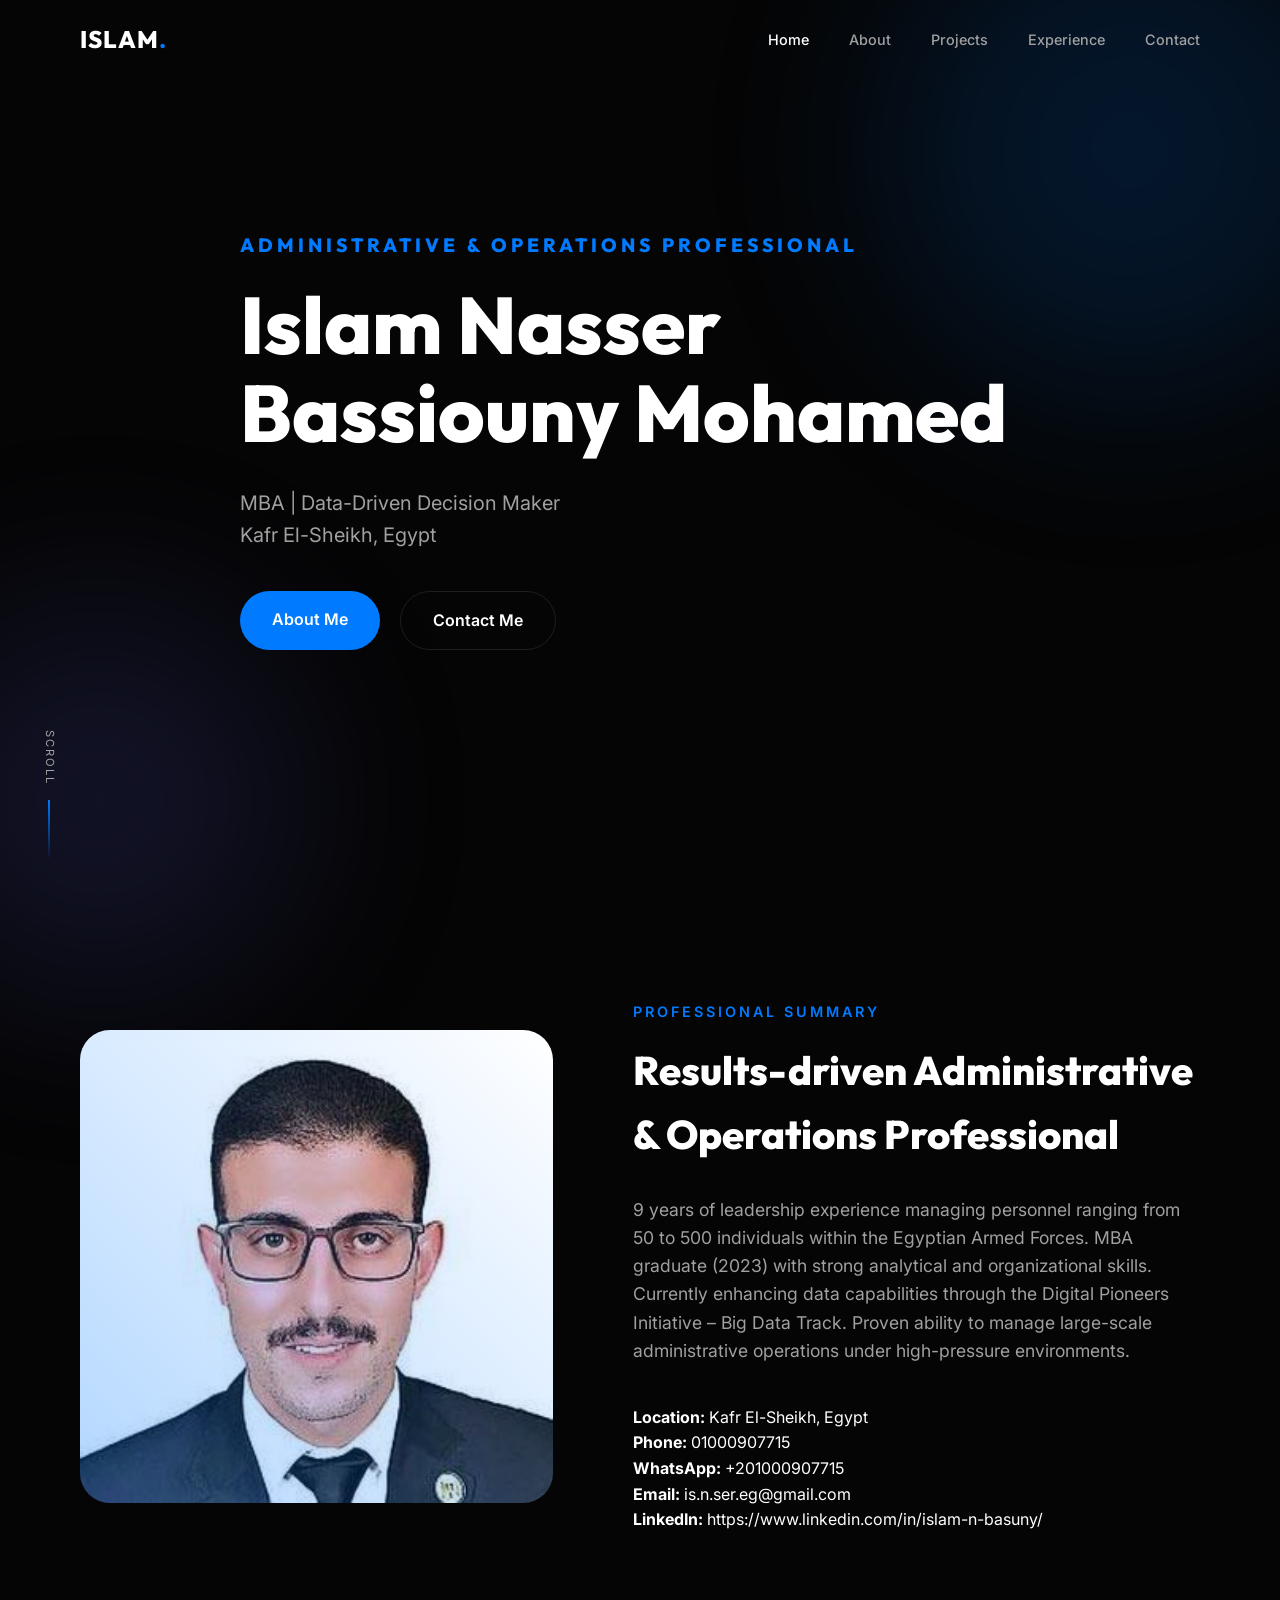
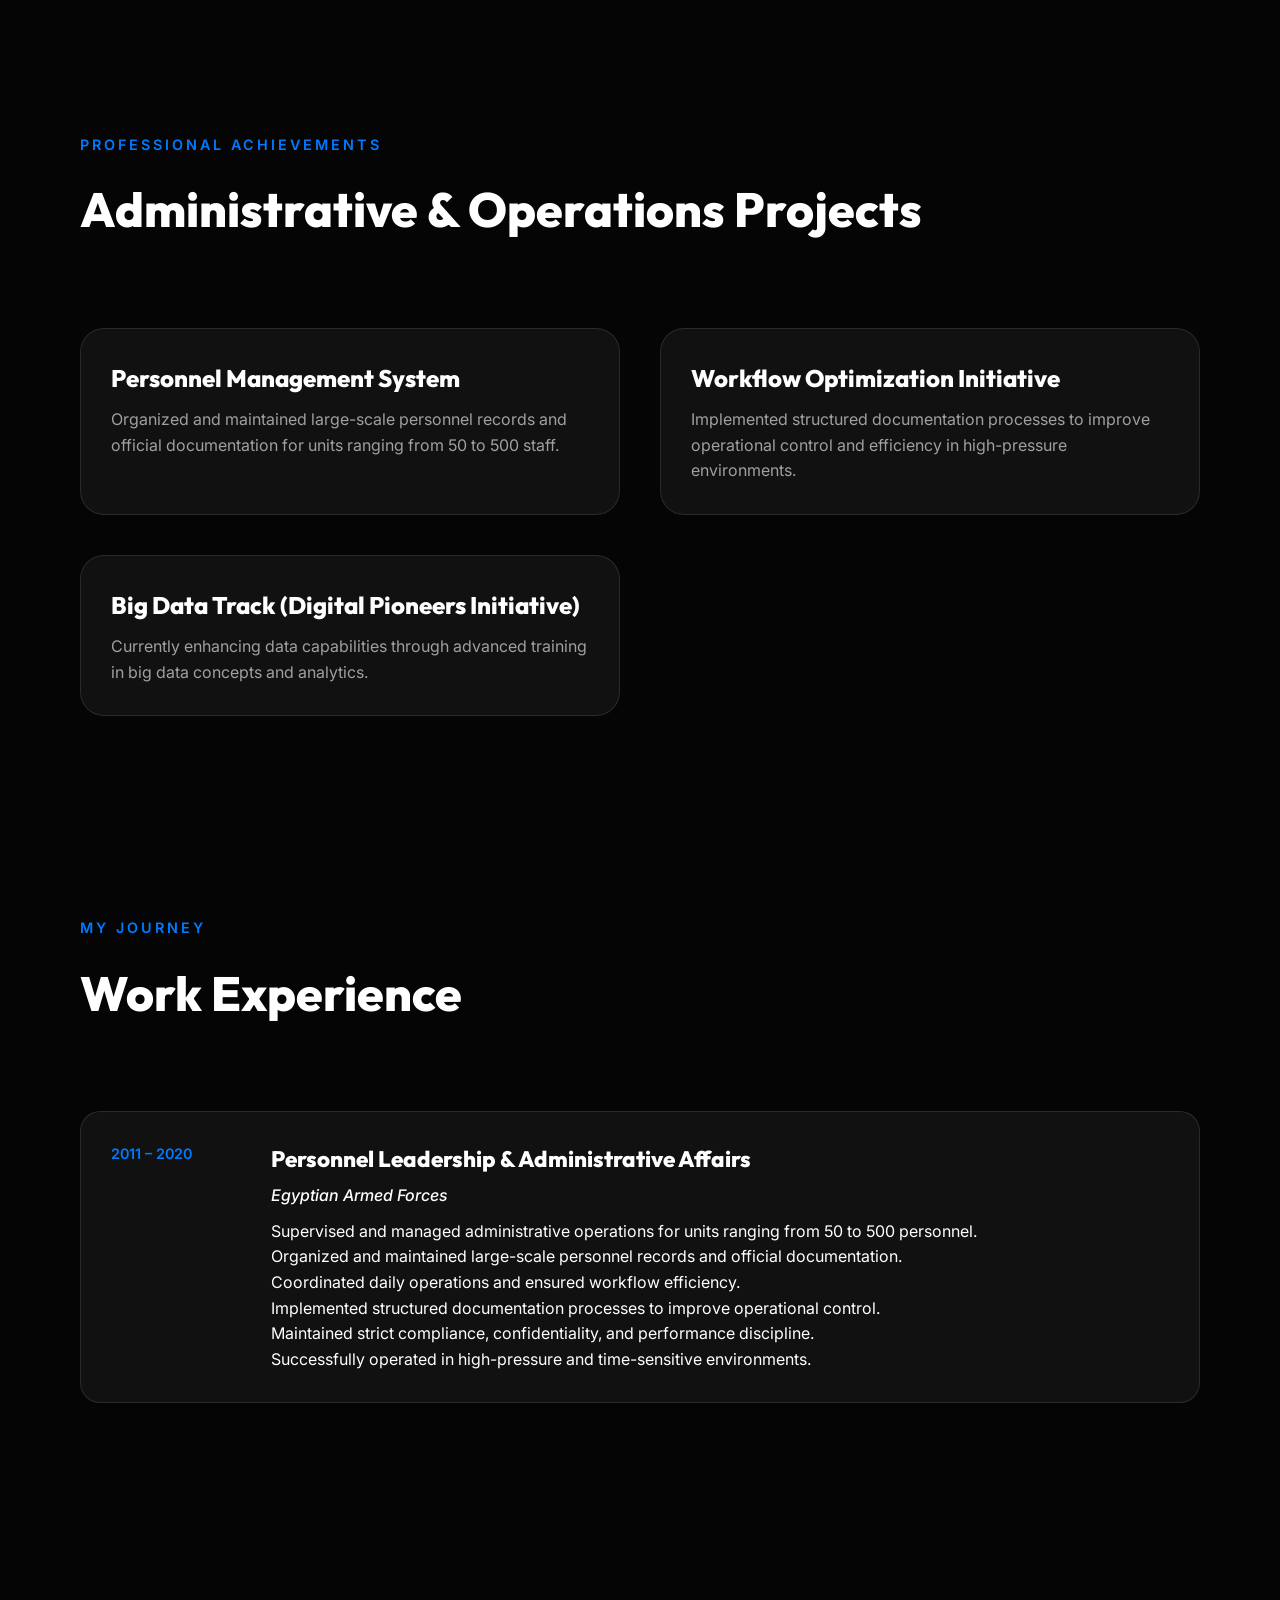
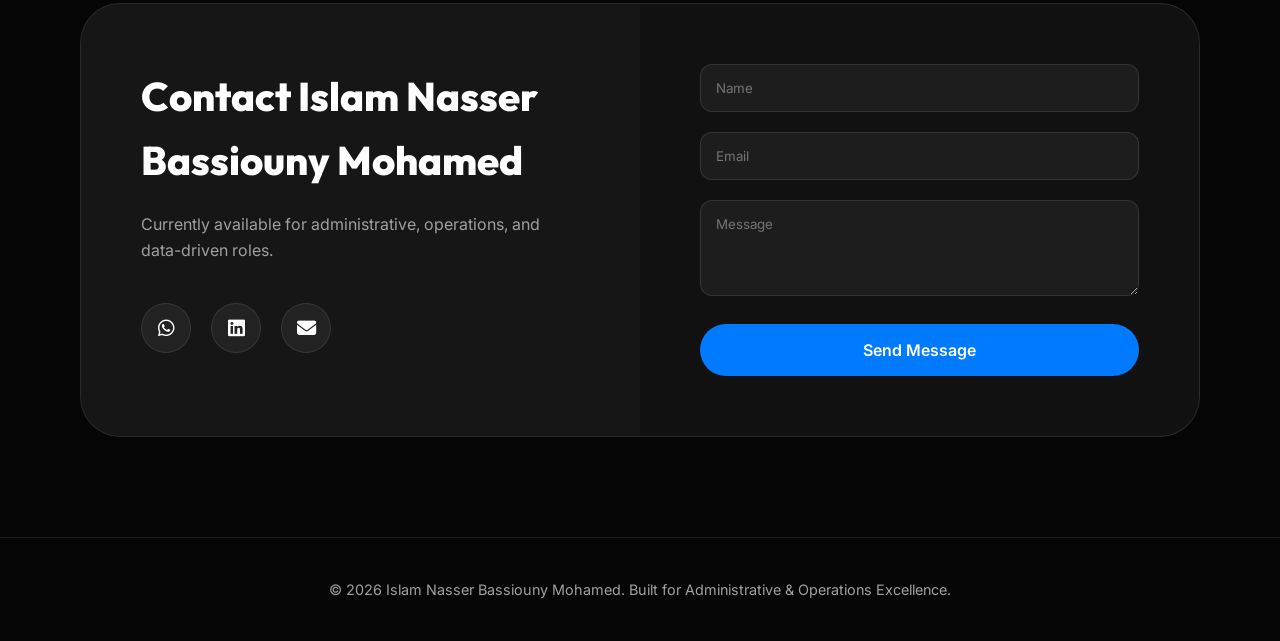
==== protfolio-master/index.html @ 3430f67e "first commit" ====
<!DOCTYPE html>
<html lang="en">

<head>
    <meta charset="UTF-8">
    <meta name="viewport" content="width=device-width, initial-scale=1.0">
    <meta name="description" content="Islam Nasser Bassiouny Mohamed | Administrative & Operations Professional Portfolio">
    <title>Islam Nasser Bassiouny Mohamed | Administrative & Operations Professional</title>

    <!-- Fonts -->
    <link rel="preconnect" href="https://fonts.googleapis.com">
    <link rel="preconnect" href="https://fonts.gstatic.com" crossorigin>
    <link
        href="https://fonts.googleapis.com/css2?family=Outfit:wght@300;400;600;800&family=Inter:wght@300;400;500;600&display=swap"
        rel="stylesheet">

    <!-- Icons -->
    <link rel="stylesheet" href="https://cdnjs.cloudflare.com/ajax/libs/font-awesome/6.4.0/css/all.min.css">

    <!-- Styles -->
    <link rel="stylesheet" href="style.css">
</head>

<body>
    <!-- Background Elements -->
    <div class="glow-sphere sphere-1"></div>
    <div class="glow-sphere sphere-2"></div>

    <!-- Navigation -->
    <nav id="navbar">
        <div class="nav-container">
            <a href="#" class="logo">ISLAM<span>.</span></a>
            <ul class="nav-links">
                <li><a href="#hero" class="active">Home</a></li>
                <li><a href="#about">About</a></li>
                <li><a href="#projects">Projects</a></li>
                <li><a href="#experience">Experience</a></li>
                <li><a href="#contact">Contact</a></li>
            </ul>
            <div class="menu-toggle">
                <i class="fas fa-bars"></i>
            </div>
        </div>
    </nav>

    <main>
        <!-- Hero Section -->
        <section id="hero" class="hero-section">
            <div class="container">
                <div class="hero-content">
                    <h2 class="reveal-text">Administrative & Operations Professional</h2>
                    <h1 class="reveal-text delay-1">Islam Nasser Bassiouny Mohamed</h1>
                    <p class="reveal-text delay-2">MBA | Data-Driven Decision Maker<br>Kafr El-Sheikh, Egypt</p>
                    <div class="hero-btns reveal-text delay-3">
                        <a href="#about" class="btn btn-primary">About Me</a>
                        <a href="mailto:is.n.ser.eg@gmail.com" class="btn btn-secondary">Contact Me</a>
                    </div>
                    <!-- Contact info removed as requested -->
                </div>
            </div>
            <div class="scroll-indicator">
                <span>SCROLL</span>
                <div class="line"></div>
            </div>
        </section>

        <!-- About Section -->
        <section id="about" class="section">
            <div class="container">
                <div class="about-flex">
                    <div class="about-image">
                        <div class="image-wrapper">
                            <img src="avatar.jpg" alt="Islam Nasser Bassiouny Mohamed">
                        </div>
                    </div>
                    <div class="about-content">
                        <span class="subtitle">Professional Summary</span>
                        <h2>Results-driven Administrative & Operations Professional</h2>
                        <p>9 years of leadership experience managing personnel ranging from 50 to 500 individuals within the Egyptian Armed Forces. MBA graduate (2023) with strong analytical and organizational skills. Currently enhancing data capabilities through the Digital Pioneers Initiative – Big Data Track. Proven ability to manage large-scale administrative operations under high-pressure environments.</p>
                        <ul class="contact-list">
                            <li><strong>Location:</strong> Kafr El-Sheikh, Egypt</li>
                            <li><strong>Phone:</strong> 01000907715</li>
                            <li><strong>WhatsApp:</strong> <a href="https://wa.me/201000907715" target="_blank">+201000907715</a></li>
                            <li><strong>Email:</strong> <a href="mailto:is.n.ser.eg@gmail.com">is.n.ser.eg@gmail.com</a></li>
                            <li><strong>LinkedIn:</strong> <a href="https://www.linkedin.com/in/islam-n-basuny/" target="_blank">https://www.linkedin.com/in/islam-n-basuny/</a></li>
                        </ul>
                    </div>
                </div>
            </div>
        </section>

        <!-- Projects Section -->
        <section id="projects" class="section">
            <div class="container">
                <div class="section-header">
                    <span class="subtitle">Professional Achievements</span>
                    <h2>Administrative & Operations Projects</h2>
                </div>
                <div class="projects-grid">
                    <div class="project-card">
                        <div class="project-info">
                            <h3>Personnel Management System</h3>
                            <p>Organized and maintained large-scale personnel records and official documentation for units ranging from 50 to 500 staff.</p>
                        </div>
                    </div>
                    <div class="project-card">
                        <div class="project-info">
                            <h3>Workflow Optimization Initiative</h3>
                            <p>Implemented structured documentation processes to improve operational control and efficiency in high-pressure environments.</p>
                        </div>
                    </div>
                    <div class="project-card">
                        <div class="project-info">
                            <h3>Big Data Track (Digital Pioneers Initiative)</h3>
                            <p>Currently enhancing data capabilities through advanced training in big data concepts and analytics.</p>
                        </div>
                    </div>
                </div>
            </div>
        </section>

        <!-- Experience Section -->
        <section id="experience" class="section">
            <div class="container">
                <div class="section-header">
                    <span class="subtitle">My Journey</span>
                    <h2>Work Experience</h2>
                </div>
                <div class="experience-list">
                    <div class="experience-item">
                        <div class="exp-date">2011 – 2020</div>
                        <div class="exp-content">
                            <h3>Personnel Leadership & Administrative Affairs</h3>
                            <p class="company">Egyptian Armed Forces</p>
                            <ul>
                                <li>Supervised and managed administrative operations for units ranging from 50 to 500 personnel.</li>
                                <li>Organized and maintained large-scale personnel records and official documentation.</li>
                                <li>Coordinated daily operations and ensured workflow efficiency.</li>
                                <li>Implemented structured documentation processes to improve operational control.</li>
                                <li>Maintained strict compliance, confidentiality, and performance discipline.</li>
                                <li>Successfully operated in high-pressure and time-sensitive environments.</li>
                            </ul>
                        </div>
                    </div>
                </div>
            </div>
        </section>

        <!-- Contact Section -->
        <section id="contact" class="section">
            <div class="container">
                <div class="contact-card">
                    <div class="contact-info">
                        <h2>Contact Islam Nasser Bassiouny Mohamed</h2>
                        <p>Currently available for administrative, operations, and data-driven roles.</p>
                        <div class="social-links">
                                                        <a href="https://wa.me/201000907715" target="_blank"><i class="fab fa-whatsapp"></i></a>
                            <a href="https://www.linkedin.com/in/islam-n-basuny/" target="_blank"><i class="fab fa-linkedin"></i></a>
                            <a href="mailto:is.n.ser.eg@gmail.com"><i class="fas fa-envelope"></i></a>
                        </div>
                    </div>
                    <form class="contact-form">
                        <div class="form-group">
                            <input type="text" placeholder="Name" required>
                        </div>
                        <div class="form-group">
                            <input type="email" placeholder="Email" required>
                        </div>
                        <div class="form-group">
                            <textarea placeholder="Message" rows="4" required></textarea>
                        </div>
                        <button type="submit" class="btn btn-primary">Send Message</button>
                    </form>
                </div>
            </div>
        </section>
    </main>

    <footer>
        <div class="container">
            <p>&copy; 2026 Islam Nasser Bassiouny Mohamed. Built for Administrative & Operations Excellence.</p>
        </div>
    </footer>

    <!-- Scripts -->
    <script src="script.js"></script>
</body>

</html>
---- protfolio-master/style.css ----
:root {
    --bg-color: #050505;
    --text-color: #ffffff;
    --text-muted: #a0a0a0;
    --primary-color: #007aff;
    --secondary-color: #6366f1;
    --accent-color: #ff2d55;
    --glass-bg: rgba(255, 255, 255, 0.05);
    --glass-border: rgba(255, 255, 255, 0.1);
    --nav-height: 80px;
    --container-width: 1200px;
    --transition: all 0.4s cubic-bezier(0.16, 1, 0.3, 1);
}

* {
    margin: 0;
    padding: 0;
    box-sizing: border-box;
    font-family: 'Inter', sans-serif;
}

html {
    scroll-behavior: smooth;
}

body {
    background-color: var(--bg-color);
    color: var(--text-color);
    overflow-x: hidden;
    line-height: 1.6;
}

h1,
h2,
h3,
.logo {
    font-family: 'Outfit', sans-serif;
    font-weight: 800;
}

a {
    text-decoration: none;
    color: inherit;
    transition: var(--transition);
}

ul {
    list-style: none;
}

.container {
    max-width: var(--container-width);
    margin: 0 auto;
    padding: 0 40px;
}

section {
    padding: 100px 0;
    position: relative;
    z-index: 1;
}

/* Background Spheres */
.glow-sphere {
    position: fixed;
    border-radius: 50%;
    filter: blur(100px);
    z-index: 0;
    opacity: 0.15;
    pointer-events: none;
}

.sphere-1 {
    width: 500px;
    height: 500px;
    background: var(--primary-color);
    top: -100px;
    right: -100px;
    animation: move-sphere 20s infinite alternate ease-in-out;
}

.sphere-2 {
    width: 400px;
    height: 400px;
    background: var(--secondary-color);
    bottom: -100px;
    left: -100px;
    animation: move-sphere 25s infinite alternate-reverse ease-in-out;
}

@keyframes move-sphere {
    0% {
        transform: translate(0, 0);
    }

    100% {
        transform: translate(50px, 100px);
    }
}

/* Navigation */
#navbar {
    height: var(--nav-height);
    width: 100%;
    position: fixed;
    top: 0;
    left: 0;
    z-index: 100;
    display: flex;
    align-items: center;
    transition: var(--transition);
}

#navbar.scrolled {
    background: rgba(5, 5, 5, 0.8);
    backdrop-filter: blur(20px);
    border-bottom: 1px solid var(--glass-border);
}

.nav-container {
    max-width: var(--container-width);
    width: 100%;
    margin: 0 auto;
    padding: 0 40px;
    display: flex;
    justify-content: space-between;
    align-items: center;
}

.logo {
    font-size: 1.5rem;
    letter-spacing: 1px;
}

.logo span {
    color: var(--primary-color);
}

.nav-links {
    display: flex;
    gap: 40px;
}

.nav-links a {
    font-size: 0.9rem;
    font-weight: 500;
    color: var(--text-muted);
}

.nav-links a:hover,
.nav-links a.active {
    color: var(--text-color);
}

.menu-toggle {
    display: none;
    font-size: 1.5rem;
    cursor: pointer;
}

/* Hero Section */
.hero-section {
    height: 100vh;
    display: flex;
    align-items: center;
    padding-top: var(--nav-height);
}

.hero-content {
    max-width: 800px;
}

.hero-content h2 {
    font-size: 1.2rem;
    color: var(--primary-color);
    text-transform: uppercase;
    letter-spacing: 4px;
    margin-bottom: 20px;
}

.hero-content h1 {
    font-size: 5rem;
    line-height: 1.1;
    margin-bottom: 30px;
}

.hero-content h1 span {
    background: linear-gradient(90deg, var(--primary-color), var(--secondary-color));
    -webkit-background-clip: text;
    -webkit-text-fill-color: transparent;
}

.hero-content p {
    font-size: 1.25rem;
    color: var(--text-muted);
    margin-bottom: 40px;
    max-width: 600px;
}

.hero-btns {
    display: flex;
    gap: 20px;
}

.btn {
    padding: 16px 32px;
    border-radius: 50px;
    font-weight: 600;
    font-size: 1rem;
    cursor: pointer;
    border: none;
    transition: var(--transition);
}

.btn-primary {
    background: var(--primary-color);
    color: white;
}

.btn-primary:hover {
    background: #006ae0;
    transform: translateY(-5px);
    box-shadow: 0 10px 30px rgba(0, 122, 255, 0.3);
}

.btn-secondary {
    background: transparent;
    color: white;
    border: 1px solid var(--glass-border);
}

.btn-secondary:hover {
    background: var(--glass-bg);
    transform: translateY(-5px);
}

/* Scroll Indicator */
.scroll-indicator {
    position: absolute;
    bottom: 40px;
    left: 40px;
    display: flex;
    flex-direction: column;
    align-items: center;
    gap: 15px;
}

.scroll-indicator span {
    font-size: 0.7rem;
    letter-spacing: 2px;
    writing-mode: vertical-lr;
    color: var(--text-muted);
}

.scroll-indicator .line {
    width: 2px;
    height: 60px;
    background: linear-gradient(to bottom, var(--primary-color), transparent);
}

/* Sections Common */
.section-header {
    margin-bottom: 80px;
}

.subtitle {
    font-size: 0.9rem;
    color: var(--primary-color);
    text-transform: uppercase;
    letter-spacing: 3px;
    font-weight: 600;
    display: block;
    margin-bottom: 15px;
}

.section-header h2 {
    font-size: 3rem;
}

/* Projects Grid */
.projects-grid {
    display: grid;
    grid-template-columns: repeat(auto-fill, minmax(350px, 1fr));
    gap: 40px;
}

.project-card {
    border-radius: 24px;
    overflow: hidden;
    background: var(--glass-bg);
    border: 1px solid var(--glass-border);
    transition: var(--transition);
}

.project-card:hover {
    transform: translateY(-10px);
    border-color: rgba(255, 255, 255, 0.2);
}

.project-img {
    height: 300px;
    position: relative;
    overflow: hidden;
}

.project-img img {
    width: 100%;
    height: 100%;
    object-fit: cover;
    transition: var(--transition);
}

.project-card:hover .project-img img {
    transform: scale(1.1);
}

.project-overlay {
    position: absolute;
    top: 0;
    left: 0;
    width: 100%;
    height: 100%;
    background: rgba(0, 0, 0, 0.4);
    opacity: 0;
    transition: var(--transition);
    display: flex;
    justify-content: space-between;
    align-items: flex-end;
    padding: 30px;
}

.project-card:hover .project-overlay {
    opacity: 1;
}

.project-tags {
    display: flex;
    gap: 10px;
}

.project-tags span {
    background: rgba(255, 255, 255, 0.2);
    backdrop-filter: blur(10px);
    padding: 6px 14px;
    border-radius: 50px;
    font-size: 0.75rem;
    font-weight: 500;
}

.project-link {
    width: 50px;
    height: 50px;
    background: white;
    color: black;
    border-radius: 50%;
    display: flex;
    align-items: center;
    justify-content: center;
    font-size: 1.2rem;
}

.project-info {
    padding: 30px;
}

.project-info h3 {
    font-size: 1.5rem;
    margin-bottom: 10px;
}

.project-info p {
    color: var(--text-muted);
}

/* About Section */
.about-flex {
    display: flex;
    align-items: center;
    gap: 80px;
}

.about-image {
    flex: 1;
}

.image-wrapper {
    position: relative;
    border-radius: 30px;
    overflow: hidden;
}

.image-wrapper::after {
    content: '';
    position: absolute;
    top: 0;
    left: 0;
    width: 100%;
    height: 100%;
    background: linear-gradient(45deg, var(--primary-color), transparent);
    opacity: 0.3;
}

.about-image img {
    width: 100%;
    display: block;
}

.about-content {
    flex: 1.2;
}

.about-content h2 {
    font-size: 2.5rem;
    margin-bottom: 30px;
}

.about-content p {
    font-size: 1.1rem;
    color: var(--text-muted);
    margin-bottom: 40px;
}

.skills-flex {
    display: flex;
    flex-wrap: wrap;
    gap: 15px;
}

.skill-item {
    background: var(--glass-bg);
    border: 1px solid var(--glass-border);
    padding: 10px 20px;
    border-radius: 12px;
    font-size: 0.9rem;
    font-weight: 500;
}

/* Contact Section */
.contact-card {
    display: flex;
    background: var(--glass-bg);
    border-radius: 40px;
    border: 1px solid var(--glass-border);
    overflow: hidden;
}

.contact-info {
    flex: 1;
    padding: 60px;
    background: rgba(255, 255, 255, 0.02);
}

.contact-info h2 {
    font-size: 2.5rem;
    margin-bottom: 20px;
}

.contact-info h2 span {
    color: var(--primary-color);
}

.contact-info p {
    color: var(--text-muted);
    margin-bottom: 40px;
}

.social-links {
    display: flex;
    gap: 20px;
}

.social-links a {
    width: 50px;
    height: 50px;
    background: var(--glass-bg);
    border: 1px solid var(--glass-border);
    border-radius: 50%;
    display: flex;
    align-items: center;
    justify-content: center;
    font-size: 1.2rem;
}

.social-links a:hover {
    background: var(--primary-color);
    border-color: var(--primary-color);
}

.contact-form {
    flex: 1;
    padding: 60px;
    display: flex;
    flex-direction: column;
    gap: 20px;
}

.form-group input,
.form-group textarea {
    width: 100%;
    padding: 15px;
    background: rgba(255, 255, 255, 0.05);
    border: 1px solid var(--glass-border);
    border-radius: 12px;
    color: white;
    outline: none;
    transition: var(--transition);
}

.form-group input:focus,
.form-group textarea:focus {
    border-color: var(--primary-color);
    background: rgba(255, 255, 255, 0.08);
}

footer {
    padding: 40px 0;
    border-top: 1px solid var(--glass-border);
    text-align: center;
    color: var(--text-muted);
    font-size: 0.9rem;
}

/* Reveal Animations */
.reveal-text {
    opacity: 0;
    transform: translateY(30px);
    transition: 1s cubic-bezier(0.16, 1, 0.3, 1);
}

.reveal-text.active {
    opacity: 1;
    transform: translateY(0);
}

.delay-1 {
    transition-delay: 0.1s;
}

.delay-2 {
    transition-delay: 0.2s;
}

.delay-3 {
    transition-delay: 0.3s;
}

/* Experience List */
.experience-list {
    display: flex;
    flex-direction: column;
    gap: 40px;
}

.experience-item {
    display: flex;
    gap: 40px;
    padding: 30px;
    background: var(--glass-bg);
    border: 1px solid var(--glass-border);
    border-radius: 20px;
    transition: var(--transition);
}

.experience-item:hover {
    border-color: var(--primary-color);
    transform: translateX(10px);
}

.exp-date {
    font-size: 0.9rem;
    color: var(--primary-color);
    font-weight: 600;
    min-width: 120px;
}

.exp-content h3 {
    font-size: 1.4rem;
    margin-bottom: 5px;
}

.company {
    color: var(--text-color);
    font-weight: 500;
    margin-bottom: 10px;
    font-style: italic;
}

.exp-content p:last-child {
    color: var(--text-muted);
}

/* Responsive */
@media (max-width: 1024px) {
    .hero-content h1 {
        font-size: 4rem;
    }

    .about-flex {
        flex-direction: column;
        gap: 40px;
    }

    .contact-card {
        flex-direction: column;
    }
}

@media (max-width: 768px) {
    .container {
        padding: 0 20px;
    }

    .hero-content h1 {
        font-size: 3rem;
    }

    .nav-links {
        display: none;
    }

    .menu-toggle {
        display: block;
    }

    .section-header h2 {
        font-size: 2rem;
    }

    .projects-grid {
        grid-template-columns: 1fr;
    }
}
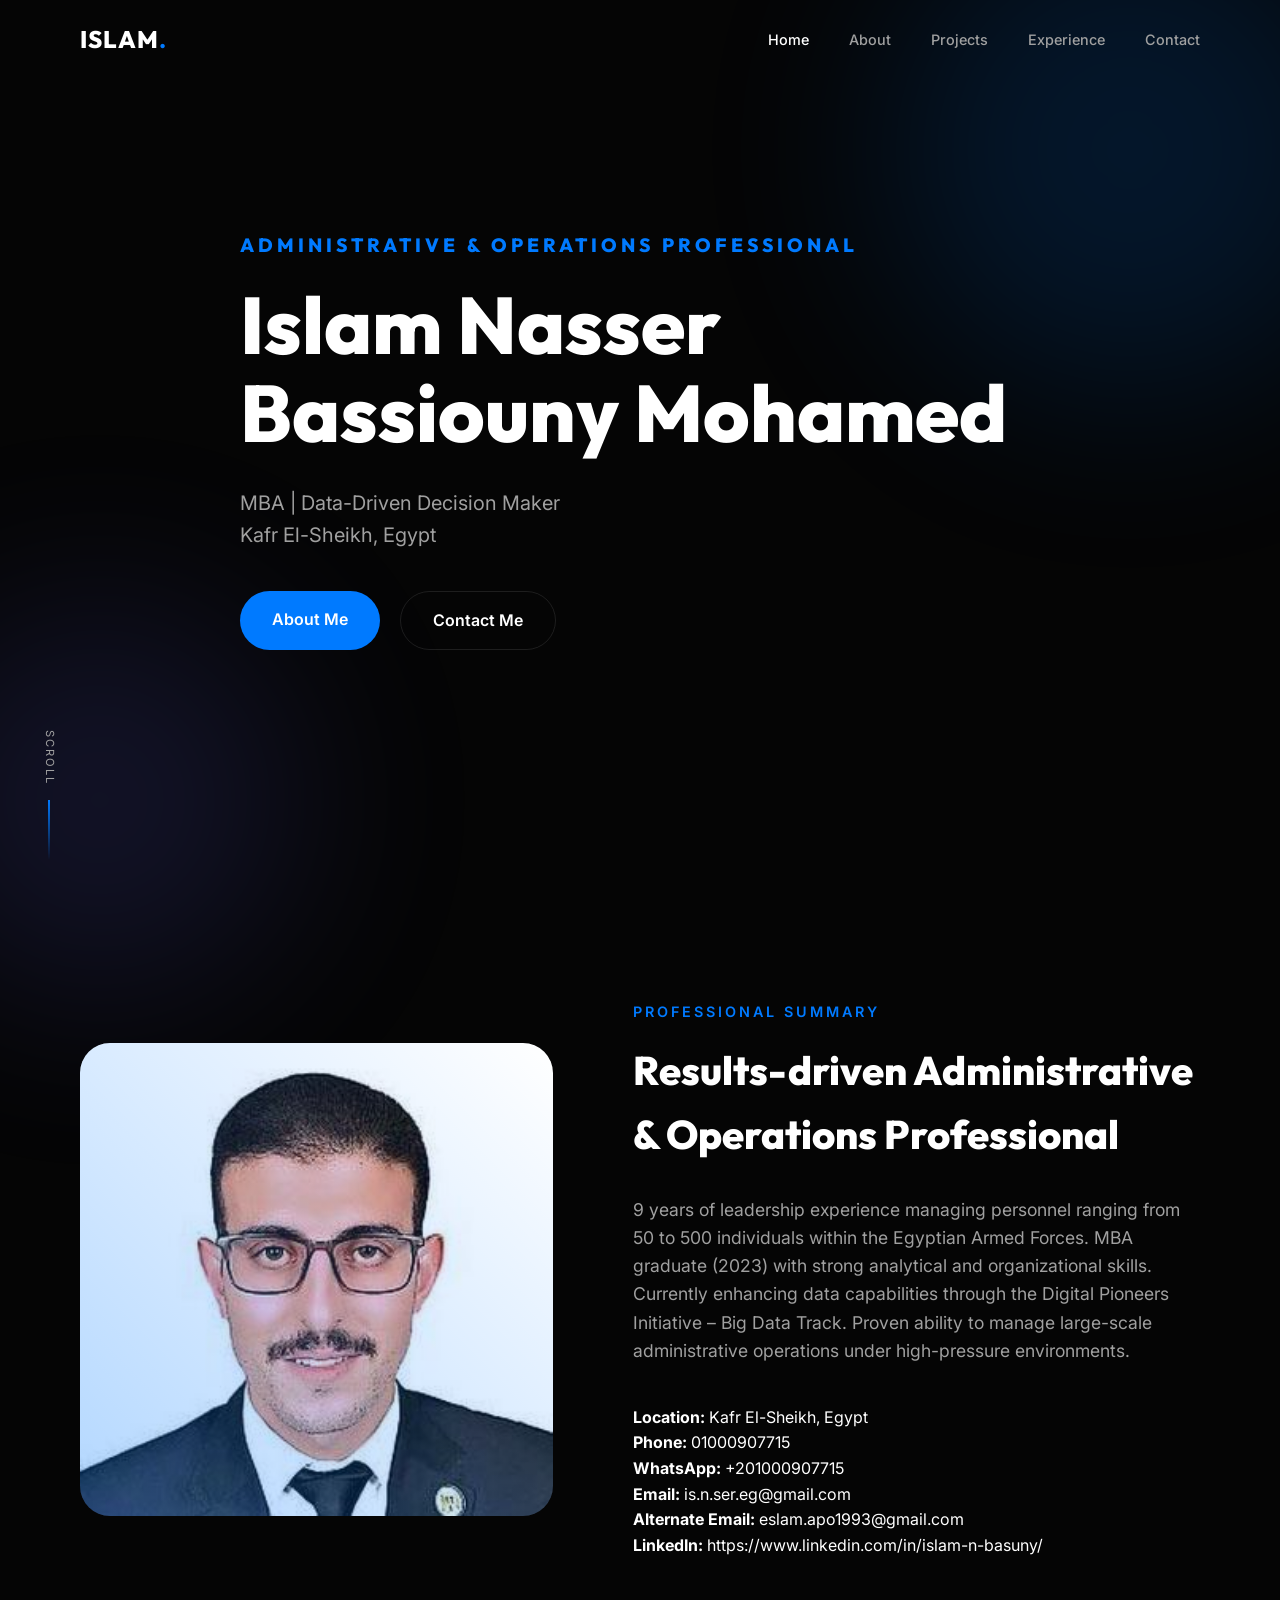
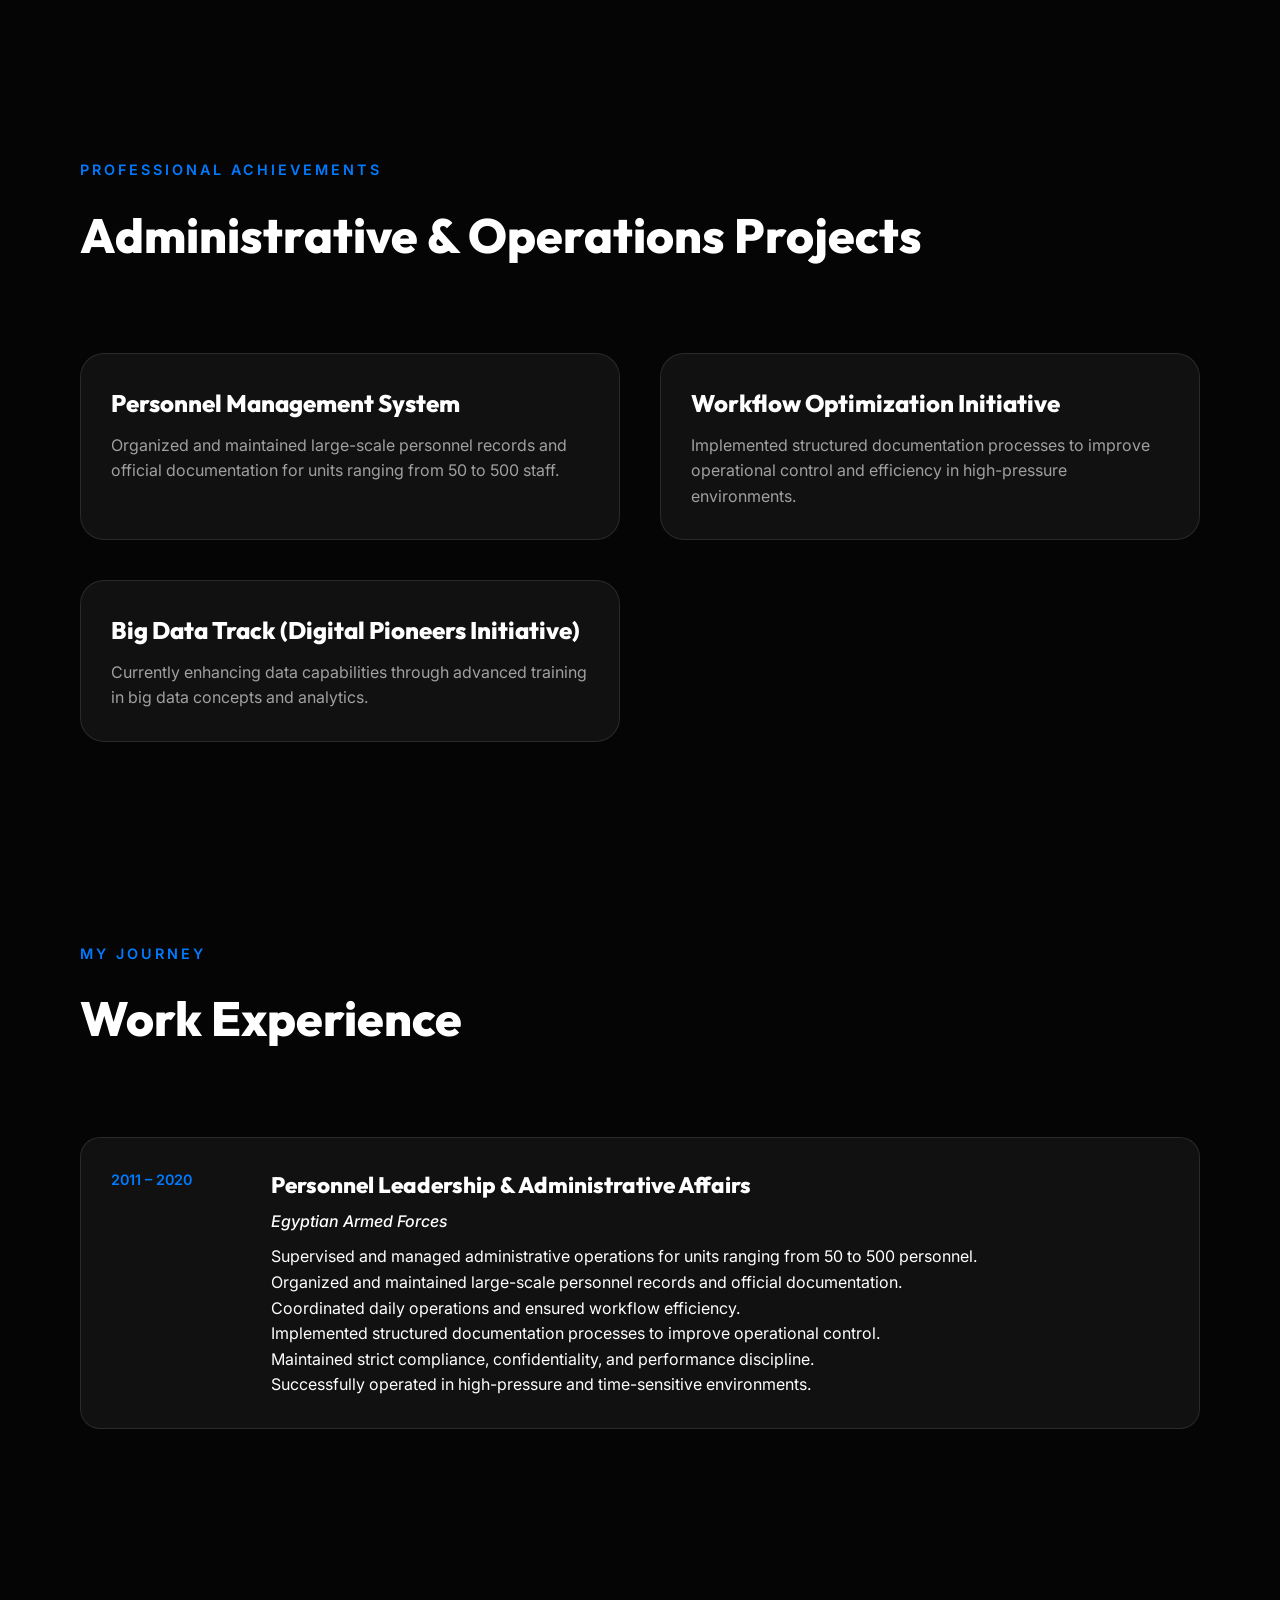
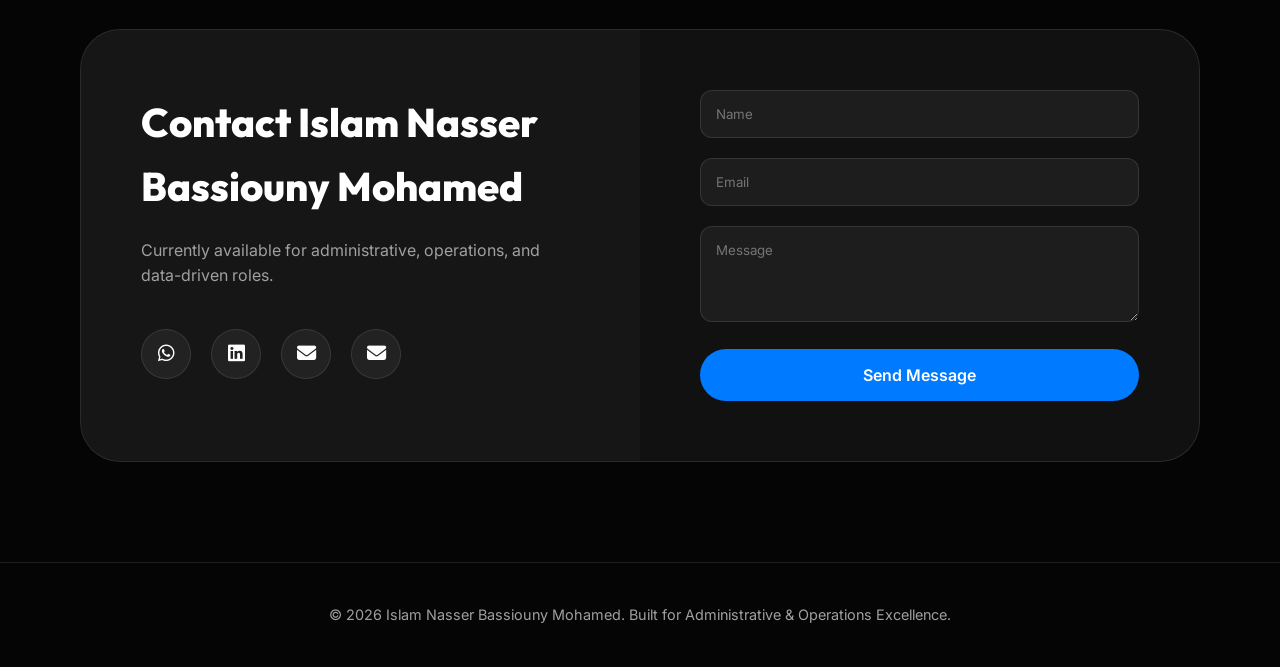
==== commit 8a546c3a: "Update index.html with alternate email and latest changes" ====
--- a/protfolio-master/index.html
+++ b/protfolio-master/index.html
@@ -82,6 +82,7 @@
                             <li><strong>Phone:</strong> 01000907715</li>
                             <li><strong>WhatsApp:</strong> <a href="https://wa.me/201000907715" target="_blank">+201000907715</a></li>
                             <li><strong>Email:</strong> <a href="mailto:is.n.ser.eg@gmail.com">is.n.ser.eg@gmail.com</a></li>
+                            <li><strong>Alternate Email:</strong> <a href="mailto:eslam.apo1993@gmail.com">eslam.apo1993@gmail.com</a></li>
                             <li><strong>LinkedIn:</strong> <a href="https://www.linkedin.com/in/islam-n-basuny/" target="_blank">https://www.linkedin.com/in/islam-n-basuny/</a></li>
                         </ul>
                     </div>
@@ -157,6 +158,7 @@
                                                         <a href="https://wa.me/201000907715" target="_blank"><i class="fab fa-whatsapp"></i></a>
                             <a href="https://www.linkedin.com/in/islam-n-basuny/" target="_blank"><i class="fab fa-linkedin"></i></a>
                             <a href="mailto:is.n.ser.eg@gmail.com"><i class="fas fa-envelope"></i></a>
+                            <a href="mailto:eslam.apo1993@gmail.com"><i class="fas fa-envelope"></i></a>
                         </div>
                     </div>
                     <form class="contact-form">
